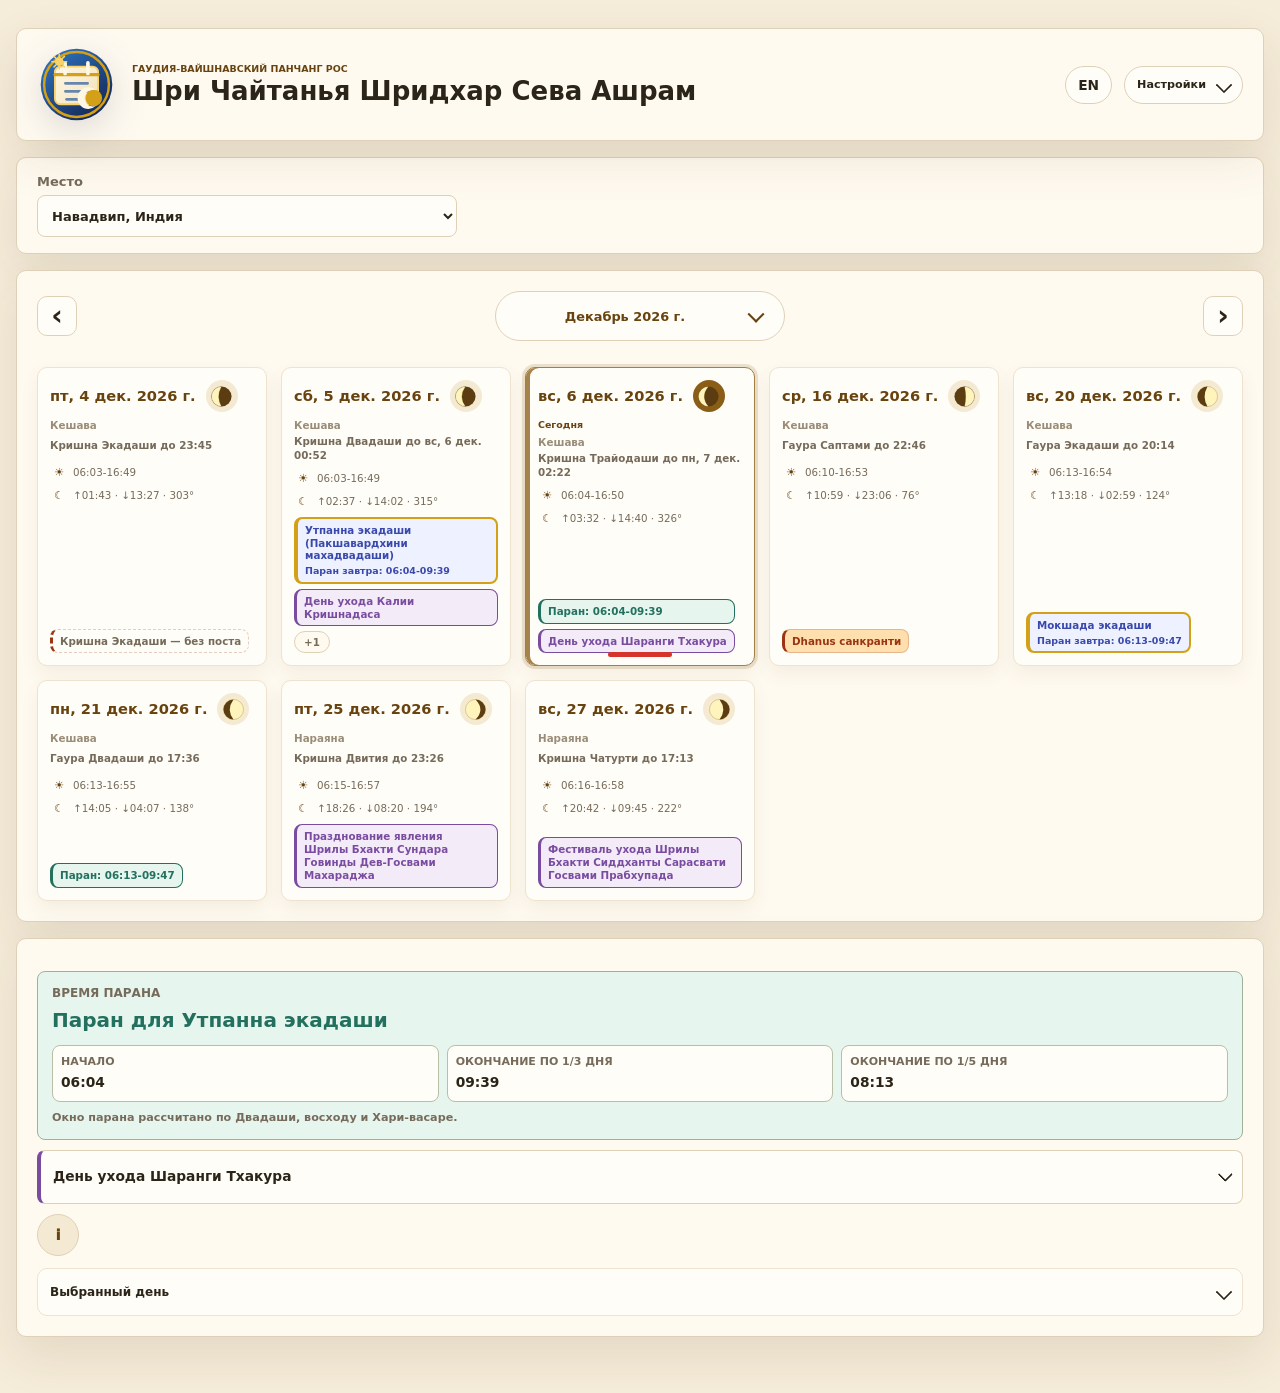
==== index.html @ 3c8fab51 "Replace app logo" ====
<!doctype html>
<html lang="en">
  <head>
    <meta charset="utf-8">
    <meta name="viewport" content="width=device-width, initial-scale=1">
    <title>Шри Чайтанья Шридхар Сева Ашрам</title>
    <link rel="icon" href="assets/vcalendar-logo.svg?v=20260725-1" type="image/svg+xml">
    <link rel="apple-touch-icon" href="assets/vcalendar-logo.svg?v=20260725-1">
    <link rel="stylesheet" href="styles.css?v=20260711-1">
  </head>
  <body>
    <main class="app-shell">
      <header class="topbar">
        <div class="brand-lockup">
          <img class="brand-logo" src="assets/vcalendar-logo.svg?v=20260725-1" alt="vCalendar Panchang">
          <div class="brand-copy">
            <p class="eyebrow">Gaudiya Vaishnava Panchang POC</p>
            <h1><a id="brandTitleLink" href="https://scsseva.com/about/" target="_blank" rel="noopener">Шри Чайтанья Шридхар Сева Ашрам</a></h1>
          </div>
        </div>
        <div class="header-actions">
          <button id="languageToggle" class="language-toggle" type="button" aria-pressed="false">RU</button>
          <details id="controlsPanel" class="controls controls-collapsible" aria-label="Calendar controls">
            <summary>
              <span data-i18n="settings">Settings</span>
              <span class="collapse-icon" aria-hidden="true"></span>
            </summary>
            <div class="controls-stack">
              <details class="collapsible-panel settings-collapsible">
                <summary>
                  <span data-i18n="viewSettings">View</span>
                  <span class="collapse-icon" aria-hidden="true"></span>
                </summary>
                <div class="settings-panel">
                  <div id="fontSizeToggle" class="font-size-toggle" role="group" aria-label="Font size">
                    <button class="font-size-button" type="button" data-font-size-choice="normal" aria-label="Normal font size" title="Normal font size">A</button>
                    <button class="font-size-button" type="button" data-font-size-choice="large" aria-label="Large font size" title="Large font size">A+</button>
                    <button class="font-size-button" type="button" data-font-size-choice="xlarge" aria-label="Extra large font size" title="Extra large font size">A++</button>
                  </div>
                  <div id="themeToggle" class="theme-toggle" role="group" aria-label="Theme">
                    <button type="button" data-theme-choice="day" data-i18n="day">Day</button>
                    <button type="button" data-theme-choice="night" data-i18n="night">Night</button>
                    <button type="button" data-theme-choice="sepia" data-i18n="sepia">Sepia</button>
                  </div>
                  <label class="switch-label compact-switch header-compact-switch">
                    <input id="compactViewInput" type="checkbox">
                    <span data-i18n="compactView">Compact view</span>
                  </label>
                </div>
              </details>
              <details id="mainControlsPanel" class="collapsible-panel">
                <summary>
                  <span data-i18n="mainControls">Main controls</span>
                  <span class="collapse-icon" aria-hidden="true"></span>
                </summary>
                <div class="control-row primary-controls">
                  <div class="period-controls">
                    <label>
                      <span data-i18n="periodFrom">From</span>
                      <input id="periodFromInput" type="date" value="2026-05-01">
                    </label>
                    <label>
                      <span data-i18n="periodTo">To</span>
                      <input id="periodToInput" type="date" value="2026-05-31">
                    </label>
                    <div class="quick-range" aria-label="Quick ranges">
                      <button id="thisWeekButton" class="secondary-button" type="button" data-i18n="thisWeek">This week</button>
                      <button id="thisMonthButton" class="secondary-button" type="button" data-i18n="thisMonth">This month</button>
                      <button id="fullYearButton" class="secondary-button" type="button" data-i18n="fullYear">Full year</button>
                    </div>
                  </div>
                  <div class="control-actions">
                    <button id="renderButton" class="primary-button" type="button">Generate</button>
                    <button id="exportIcsButton" class="secondary-button" type="button" data-i18n="exportCalendar">Export calendar</button>
                  </div>
                </div>
              </details>
              <details class="collapsible-panel">
                <summary>
                  <span data-i18n="eventFinder">Event finder</span>
                  <span class="collapse-icon" aria-hidden="true"></span>
                </summary>
                <div class="event-jump-panel">
                  <div class="event-search-row">
                    <input
                      id="eventSearchInput"
                      class="event-search-input"
                      type="search"
                      autocomplete="off"
                      data-i18n-placeholder="eventSearchPlaceholder"
                      placeholder="Search by event name"
                    />
                    <button id="eventSearchButton" class="event-search-button" type="button" aria-label="Search event">⌕</button>
                  </div>
                  <select id="eventJumpSelect" class="event-jump-select" aria-label="Find event"></select>
                  <div class="vaishnava-search-row">
                    <select id="vaishnavaJumpSelect" class="event-jump-select" aria-label="Find Vaishnava"></select>
                    <select id="vaishnavaEventTypeSelect" class="event-jump-select vaishnava-type-select" aria-label="Vaishnava event type">
                      <option value="all" data-i18n="vaishnavaTypeAll">All</option>
                      <option value="appearance" data-i18n="vaishnavaTypeAppearance">Appearance</option>
                      <option value="disappearance" data-i18n="vaishnavaTypeDisappearance">Disappearance</option>
                    </select>
                    <button id="vaishnavaSearchButton" class="event-search-button" type="button" data-i18n-title="vaishnavaSearch" aria-label="Find Vaishnava">⌕</button>
                  </div>
                </div>
              </details>
              <details class="collapsible-panel filter-collapsible">
                <summary>
                  <span data-i18n="eventFilters">Event filters</span>
                  <span class="collapse-icon" aria-hidden="true"></span>
                </summary>
                <div class="filter-panel">
                  <div class="filter-panel-head">
                    <label class="switch-label">
                      <input id="eventsOnlyInput" type="checkbox" checked>
                      <span data-i18n="eventsOnly">Only days with events</span>
                    </label>
                  </div>
                  <div id="eventFilterChips" class="filter-chips" aria-label="Event filters"></div>
                  <select id="eventFilterSelect" class="event-filter-select" multiple aria-hidden="true" tabindex="-1">
                    <option value="ekadashi" selected>Ekadashi</option>
                    <option value="parana" selected>Parana</option>
                    <option value="purushottama" selected>Purushottama</option>
                    <option value="festival" selected>Festivals</option>
                    <option value="divineAppearance" selected>Divine appearances</option>
                    <option value="vaishnavaAppearance" selected>Vaishnava appearances</option>
                    <option value="vaishnavaDisappearance" selected>Vaishnava disappearances</option>
                    <option value="deityTemple" selected>Deity / temple days</option>
                  </select>
                </div>
              </details>
            </div>
          </details>
        </div>
      </header>

      <section class="location-panel" aria-label="Location">
        <label class="location-control">
          <span data-i18n="location">Location</span>
          <select id="locationSelect">
            <option value="nabadwip">Nabadwip, India</option>
          </select>
        </label>
      </section>

      <section class="calendar-wrap" tabindex="-1">
        <div class="section-head">
          <button id="prevMonthTop" class="icon-button" type="button" aria-label="Previous month">‹</button>
          <div class="calendar-title-control">
            <h2 id="calendarTitle" class="sr-only">April 2026</h2>
            <div id="calendarMonthPicker" class="month-year-picker" aria-label="Month and year picker">
              <button id="calendarMonthPickerButton" class="month-year-button" type="button" aria-haspopup="dialog" aria-expanded="false"></button>
              <div id="calendarMonthPickerPanel" class="month-year-panel" hidden>
                <div class="month-year-panel-head">
                  <button id="calendarYearPrev" class="month-year-arrow" type="button" aria-label="Previous year">‹</button>
                  <strong id="calendarYearLabel"></strong>
                  <button id="calendarYearNext" class="month-year-arrow" type="button" aria-label="Next year">›</button>
                </div>
                <div id="calendarMonthGrid" class="month-picker-grid"></div>
              </div>
            </div>
          </div>
          <button id="nextMonthTop" class="icon-button" type="button" aria-label="Next month">›</button>
          <span id="calendarStatus"></span>
        </div>
        <div id="calendarHeader" class="calendar-header"></div>
        <div id="calendarGrid" class="calendar-grid">
          <div class="calendar-loading" data-i18n="loading">Loading calendar...</div>
        </div>
        <div id="masaNotice" class="masa-notice" hidden></div>
        <div class="month-nav bottom-nav">
          <button id="prevMonthBottom" class="nav-button" type="button">‹ <span data-i18n="previousMonth">Previous month</span></button>
          <button id="nextMonthBottom" class="nav-button" type="button"><span data-i18n="nextMonth">Next month</span> ›</button>
        </div>
      </section>

      <section class="details" tabindex="-1">
        <div id="dayDetails" class="details-body" data-i18n="selectDay">Select a day in the calendar.</div>
      </section>
    </main>

    <script type="module" src="js/app.js?v=20260711-1"></script>
  </body>
</html>
---- styles.css ----
:root {
  color-scheme: light;
  --font-scale: 0.86;
  --ink: #1d2635;
  --muted: #66758a;
  --subtle: #8b98aa;
  --line: #dce6ee;
  --soft-line: #edf3f6;
  --panel: #ffffff;
  --panel-raised: #ffffff;
  --field: #f8fcfb;
  --bg: #ffffff;
  --accent: #4f7fcf;
  --accent-strong: #315f9f;
  --accent-soft: #edf4ff;
  --accent-tint: #f5f9ff;
  --festival: #a66a2b;
  --festival-soft: #ffe5bf;
  --ekadashi: #3949ab;
  --ekadashi-border: #d4a017;
  --ekadashi-soft: #eef1ff;
  --parana: #3b8a78;
  --parana-soft: #eefaf5;
  --vaishnava: #8667b8;
  --vaishnava-soft: #f6f1fb;
  --deity: #6f8a38;
  --deity-soft: #f5f8e8;
  --shadow: 0 18px 46px rgba(47, 63, 79, 0.07);
  --day-shadow: 0 8px 18px rgba(47, 63, 79, 0.045);
}

:root[data-font-size="large"] {
  --font-scale: 1.04;
}

:root[data-font-size="xlarge"] {
  --font-scale: 1.18;
}

:root[data-theme="night"] {
  color-scheme: dark;
  --ink: #edf2ff;
  --muted: #a8b3c7;
  --subtle: #7f8aa0;
  --line: #293347;
  --soft-line: #222b3c;
  --panel: #121a28;
  --panel-raised: #172235;
  --field: #0d1522;
  --bg: #0b111c;
  --accent: #7aa7ff;
  --accent-strong: #a9c5ff;
  --accent-soft: rgba(122, 167, 255, 0.14);
  --accent-tint: rgba(122, 167, 255, 0.08);
  --festival: #fbbf24;
  --festival-soft: rgba(251, 191, 36, 0.28);
  --ekadashi: #c7d2fe;
  --ekadashi-border: #d4a017;
  --ekadashi-soft: rgba(57, 73, 171, 0.24);
  --parana: #6ee7b7;
  --parana-soft: rgba(110, 231, 183, 0.13);
  --vaishnava: #c4b5fd;
  --vaishnava-soft: rgba(196, 181, 253, 0.14);
  --deity: #5eead4;
  --deity-soft: rgba(94, 234, 212, 0.13);
  --shadow: 0 18px 50px rgba(0, 0, 0, 0.28);
  --day-shadow: 0 8px 18px rgba(0, 0, 0, 0.2);
}

:root[data-theme="sepia"] {
  color-scheme: light;
  --ink: #2b2418;
  --muted: #766b5b;
  --subtle: #9a8d78;
  --line: #dfd1b8;
  --soft-line: #eee3cf;
  --panel: #fffaf0;
  --panel-raised: #fffdf7;
  --field: #fffdf7;
  --bg: #f5ecd9;
  --accent: #8b5e18;
  --accent-strong: #68430f;
  --accent-soft: #f4ead3;
  --accent-tint: #fbf3e4;
  --festival: #9a3412;
  --festival-soft: #ffdfad;
  --ekadashi: #3949ab;
  --ekadashi-border: #d4a017;
  --ekadashi-soft: #eef1ff;
  --parana: #23705f;
  --parana-soft: #e6f5ee;
  --vaishnava: #7a4ca0;
  --vaishnava-soft: #f3ebf8;
  --deity: #626c1f;
  --deity-soft: #f1f4d7;
  --shadow: 0 18px 48px rgba(81, 58, 25, 0.11);
  --day-shadow: 0 8px 18px rgba(81, 58, 25, 0.07);
}

* {
  box-sizing: border-box;
}

body {
  margin: 0;
  min-width: 320px;
  color: var(--ink);
  background: var(--bg);
  font-family: Inter, ui-sans-serif, system-ui, -apple-system, BlinkMacSystemFont, "Segoe UI", sans-serif;
  font-size: calc(16px * var(--font-scale));
}

button,
input,
select {
  font: inherit;
}

.app-shell {
  width: min(1440px, calc(100% - 32px));
  margin: 0 auto;
  padding: 28px 0 56px;
}

.topbar,
.controls,
.summary,
.location-panel,
.calendar-wrap,
.details {
  background: var(--panel);
  border: 1px solid var(--line);
  border-radius: 10px;
  box-shadow: var(--shadow);
}

.topbar {
  position: relative;
  z-index: 30;
  display: flex;
  align-items: center;
  justify-content: space-between;
  gap: 16px;
  padding: 16px 20px;
}

.location-panel {
  display: grid;
  grid-template-columns: minmax(260px, 420px);
  gap: 10px;
  margin-top: 16px;
  padding: 16px 20px;
}

.location-panel .location-control {
  min-width: 0;
}

.brand-lockup {
  display: flex;
  align-items: center;
  gap: 16px;
  min-width: 0;
}

.brand-logo {
  width: clamp(57px, 7.15vw, 79px);
  aspect-ratio: 1;
  flex: 0 0 auto;
  border-radius: 50%;
  filter: drop-shadow(0 10px 18px rgba(37, 56, 80, 0.16));
}

.brand-copy {
  min-width: 0;
}

.eyebrow {
  margin: 0 0 4px;
  color: var(--accent-strong);
  font-size: calc(11px * var(--font-scale));
  font-weight: 700;
  text-transform: uppercase;
}

h1,
h2 {
  margin: 0;
  letter-spacing: 0;
}

h1 {
  max-width: 760px;
  font-size: clamp(18px, 2.05vw, 26px);
  line-height: 1.05;
  text-wrap: balance;
}

h1 a {
  color: inherit;
  text-decoration: none;
}

h1 a:hover {
  color: var(--accent-strong);
}

h2 {
  font-size: calc(20px * var(--font-scale));
}

.sr-only {
  position: absolute;
  width: 1px;
  height: 1px;
  margin: -1px;
  padding: 0;
  overflow: hidden;
  clip: rect(0, 0, 0, 0);
  white-space: nowrap;
  border: 0;
}

.header-actions {
  display: flex;
  align-items: center;
  flex-wrap: wrap;
  justify-content: flex-end;
  gap: 12px;
}

.engine-badge {
  padding: 9px 12px;
  border: 1px solid color-mix(in srgb, var(--accent) 36%, var(--line));
  border-radius: 999px;
  color: var(--accent-strong);
  background: var(--accent-soft);
  font-size: 14px;
  font-weight: 700;
  white-space: nowrap;
}

.language-toggle {
  min-height: 38px;
  border: 1px solid var(--line);
  border-radius: 999px;
  padding: 6px 12px;
  color: var(--ink);
  background: var(--panel-raised);
  font-weight: 900;
}

.language-toggle:hover {
  background: var(--field);
}

.theme-toggle,
.font-size-toggle {
  display: inline-flex;
  align-items: center;
  gap: 3px;
  min-height: 38px;
  border: 1px solid var(--line);
  border-radius: 999px;
  padding: 3px;
  background: var(--panel-raised);
}

.theme-toggle button,
.font-size-toggle button {
  min-height: 30px;
  border: 0;
  border-radius: 999px;
  padding: 5px 10px;
  color: var(--muted);
  background: transparent;
  font-size: calc(13px * var(--font-scale));
  font-weight: 850;
}

.font-size-toggle button {
  min-width: 38px;
}

.theme-toggle button:hover,
.font-size-toggle button:hover {
  color: var(--ink);
  background: var(--field);
}

.theme-toggle button.is-active,
.font-size-toggle button.is-active {
  color: var(--accent-strong);
  background: var(--accent-soft);
}

.controls {
  position: static;
  display: block;
  border: 0;
  background: transparent;
  box-shadow: none;
  padding: 0;
}

.controls > summary {
  display: flex;
  min-height: 38px;
  align-items: center;
  justify-content: space-between;
  gap: 12px;
  border: 1px solid var(--line);
  border-radius: 999px;
  padding: 6px 12px;
  color: var(--ink);
  background: var(--panel-raised);
  cursor: pointer;
  font-size: calc(13px * var(--font-scale));
  font-weight: 900;
  list-style: none;
  user-select: none;
}

.controls > summary::-webkit-details-marker {
  display: none;
}

.controls > summary::marker {
  content: "";
}

.controls > summary:hover {
  color: var(--accent-strong);
}

.controls[open] > summary .collapse-icon {
  transform: rotate(225deg);
}

.controls-stack {
  position: absolute;
  z-index: 20;
  top: calc(100% + 12px);
  right: 20px;
  display: grid;
  gap: 12px;
  width: min(720px, calc(100vw - 32px));
  border: 1px solid var(--line);
  border-radius: 10px;
  padding: 14px;
  background: var(--panel);
  box-shadow: var(--shadow);
  animation: settings-slide-down 140ms ease-out;
}

.controls:not([open]) .controls-stack {
  display: none;
}

@keyframes settings-slide-down {
  from {
    opacity: 0;
    transform: translateY(-6px);
  }

  to {
    opacity: 1;
    transform: translateY(0);
  }
}

.collapsible-panel {
  border: 1px solid var(--soft-line);
  border-radius: 10px;
  background: var(--panel-raised);
}

.collapsible-panel > summary {
  display: flex;
  min-height: 46px;
  align-items: center;
  justify-content: space-between;
  gap: 12px;
  padding: 10px 12px;
  color: var(--ink);
  cursor: pointer;
  font-size: calc(14px * var(--font-scale));
  font-weight: 850;
  list-style: none;
  user-select: none;
}

.collapsible-panel > summary::-webkit-details-marker {
  display: none;
}

.collapsible-panel > summary::marker {
  content: "";
}

.collapsible-panel > summary:hover {
  color: var(--accent-strong);
}

.collapse-icon {
  width: 12px;
  height: 12px;
  border-right: 2px solid currentColor;
  border-bottom: 2px solid currentColor;
  border-radius: 1px;
  transform: rotate(45deg);
  transition: transform 160ms ease;
}

.collapsible-panel[open] .collapse-icon {
  transform: rotate(225deg);
}

.collapsible-panel > .control-row,
.collapsible-panel > .event-jump-panel,
.collapsible-panel > .filter-panel,
.collapsible-panel > .settings-panel {
  margin: 0 12px 12px;
}

.settings-panel {
  display: flex;
  align-items: center;
  flex-wrap: wrap;
  gap: 10px;
}

.control-row {
  display: grid;
  gap: 14px;
  min-width: 0;
}

.primary-controls {
  grid-template-columns: minmax(0, 1fr);
  align-items: end;
}

.primary-controls > * {
  min-width: 0;
}

.control-actions {
  display: inline-flex;
  grid-column: 1 / -1;
  flex-wrap: wrap;
  gap: 8px;
  align-items: end;
  justify-content: flex-end;
}

.compact-switch {
  min-height: 42px;
  border: 1px solid var(--line);
  border-radius: 8px;
  padding: 8px 12px;
  background: var(--panel-raised);
}

.header-compact-switch {
  min-height: 38px;
  border-radius: 999px;
  padding: 6px 12px;
  font-weight: 850;
}

.period-controls {
  display: grid;
  grid-template-columns: repeat(2, minmax(160px, 1fr));
  gap: 10px;
  align-items: end;
  min-width: 0;
}

.quick-range {
  display: grid;
  grid-column: 1 / -1;
  grid-template-columns: repeat(3, minmax(86px, 1fr));
  gap: 8px;
  width: 100%;
  min-height: 42px;
  align-items: end;
}

label {
  display: grid;
  gap: 6px;
  color: var(--muted);
  font-size: 13px;
  font-weight: 700;
}

select,
input {
  width: 100%;
  min-height: 42px;
  border: 1px solid var(--line);
  border-radius: 8px;
  padding: 8px 10px;
  color: var(--ink);
  background: var(--field);
}

.event-filter-select {
  position: absolute;
  width: 1px;
  height: 1px;
  min-height: 1px;
  opacity: 0;
  pointer-events: none;
}

.filter-panel {
  display: grid;
  gap: 10px;
  border: 0;
  border-radius: 8px;
  padding: 0;
  background: var(--accent-tint);
}

.filter-panel-head {
  display: flex;
  align-items: center;
  justify-content: space-between;
  gap: 12px;
}

.filter-panel-head strong {
  font-size: 13px;
  color: var(--muted);
  text-transform: uppercase;
}

.event-jump-panel {
  display: grid;
  gap: 10px;
  max-width: 520px;
}

.event-search-row {
  display: grid;
  grid-template-columns: minmax(0, 1fr) 46px;
  gap: 8px;
}

.vaishnava-search-row {
  display: grid;
  grid-template-columns: minmax(0, 1fr) minmax(130px, 0.34fr) 46px;
  gap: 8px;
  align-items: stretch;
}

.vaishnava-type-select {
  min-width: 130px;
}

.event-search-button {
  min-width: 46px;
  min-height: 42px;
  border: 1px solid var(--line);
  border-radius: 8px;
  color: var(--accent-strong);
  background: var(--accent-soft);
  font-size: 24px;
  font-weight: 900;
  line-height: 1;
}

.event-jump-select {
  max-width: 520px;
}

.vaishnava-search-row .event-jump-select {
  max-width: none;
}

.filter-chips {
  display: flex;
  flex-wrap: wrap;
  gap: 8px;
}

.filter-chip {
  min-height: 34px;
  border: 1px solid var(--line);
  border-radius: 999px;
  padding: 6px 11px;
  color: var(--muted);
  background: var(--panel);
  font-size: calc(13px * var(--font-scale));
  font-weight: 850;
}

.filter-chip.is-active {
  border-color: color-mix(in srgb, var(--accent) 58%, var(--line));
  color: var(--accent-strong);
  background: var(--accent-soft);
}

.switch-label {
  display: inline-flex;
  grid-template-columns: none;
  align-items: center;
  gap: 8px;
  color: var(--ink);
  font-size: calc(13px * var(--font-scale));
  white-space: nowrap;
}

.switch-label input {
  width: 16px;
  min-height: 16px;
  accent-color: var(--accent);
}

button:not(.day):not(.compact-day):not(.theme-toggle):not(.language-toggle):not(.font-size-button):not(.icon-button):not(.nav-button):not(.filter-chip):not(.secondary-button):not(.month-year-button):not(.month-year-arrow):not(.month-option) {
  min-height: 42px;
  border: 1px solid transparent;
  border-radius: 8px;
  padding: 8px 18px;
  color: white;
  background: var(--accent);
  font-weight: 800;
  cursor: pointer;
}

button:not(.day):not(.compact-day):not(.theme-toggle):not(.language-toggle):not(.font-size-button):not(.icon-button):not(.nav-button):not(.filter-chip):not(.secondary-button):not(.month-year-button):not(.month-year-arrow):not(.month-option):hover {
  background: var(--accent-strong);
}

.secondary-button {
  min-height: 42px;
  border: 1px solid var(--line) !important;
  border-radius: 8px;
  color: var(--accent-strong) !important;
  background: var(--panel-raised) !important;
  border-color: var(--line) !important;
  padding: 8px 12px !important;
  font: inherit;
  font-size: calc(14px * var(--font-scale));
  font-weight: 850;
  cursor: pointer;
  box-shadow: none;
}

.secondary-button:hover {
  background: var(--accent-soft) !important;
}

.primary-button {
  min-width: 118px;
}

.control-actions .primary-button,
.control-actions .secondary-button,
.quick-range .secondary-button {
  min-width: 0;
}

.summary {
  display: grid;
  grid-template-columns: repeat(3, 1fr);
  gap: 10px;
  margin-top: 16px;
  box-shadow: none;
}

.summary > div {
  border: 1px solid var(--soft-line);
  border-radius: 8px;
  padding: 14px 16px;
  background: var(--panel-raised);
}

.summary-label {
  display: block;
  margin-bottom: 3px;
  color: var(--muted);
  font-size: 12px;
  font-weight: 700;
  text-transform: uppercase;
}

.calendar-wrap,
.details {
  margin-top: 16px;
  padding: 20px;
}

.calendar-wrap:focus,
.details:focus,
.event-details-panel:focus {
  outline: none;
}

.section-head {
  display: grid;
  grid-template-columns: auto minmax(0, 1fr) auto;
  align-items: center;
  gap: 12px;
  margin-bottom: 18px;
}

.calendar-title-control {
  display: grid;
  justify-items: center;
  gap: 0;
  min-width: 0;
  text-align: center;
}

.calendar-title-control h2 {
  margin: 0;
}

.month-year-picker {
  position: relative;
  display: inline-grid;
  justify-items: center;
}

.month-year-button {
  position: relative;
  min-width: min(290px, 58vw);
  min-height: 50px;
  border: 1px solid var(--line);
  border-radius: 999px;
  padding: 8px 54px 8px 24px;
  color: var(--accent-strong);
  background: var(--field);
  font-size: calc(15px * var(--font-scale));
  font-weight: 900;
  text-align: center;
  box-shadow: none;
}

.month-year-button::after {
  position: absolute;
  top: 50%;
  right: 22px;
  width: 10px;
  height: 10px;
  border-right: 2px solid currentColor;
  border-bottom: 2px solid currentColor;
  content: "";
  transform: translateY(-65%) rotate(45deg);
}

.month-year-panel {
  position: absolute;
  z-index: 30;
  top: calc(100% + 10px);
  left: 50%;
  width: min(330px, calc(100vw - 28px));
  border: 1px solid var(--line);
  border-radius: 18px;
  padding: 14px;
  background: var(--panel-raised);
  box-shadow: var(--shadow);
  transform: translateX(-50%);
}

.month-year-panel-head {
  display: grid;
  grid-template-columns: 44px 1fr 44px;
  align-items: center;
  gap: 8px;
  margin-bottom: 12px;
}

.month-year-panel-head strong {
  text-align: center;
  font-size: calc(18px * var(--font-scale));
}

.month-year-arrow {
  min-height: 42px;
  border: 1px solid var(--line);
  border-radius: 999px;
  padding: 0;
  color: var(--accent-strong);
  background: transparent;
  font-size: calc(24px * var(--font-scale));
  box-shadow: none;
}

.month-picker-grid {
  display: grid;
  grid-template-columns: repeat(3, minmax(0, 1fr));
  gap: 8px;
}

.month-option {
  min-height: 42px;
  border: 1px solid var(--line);
  border-radius: 14px;
  padding: 8px 6px;
  color: var(--ink);
  background: transparent;
  font-size: calc(13px * var(--font-scale));
  font-weight: 800;
  box-shadow: none;
}

.month-option.is-selected {
  border-color: var(--accent-strong);
  color: var(--accent-strong);
  background: transparent;
  box-shadow: inset 0 0 0 1px color-mix(in srgb, var(--accent) 42%, transparent);
}

#calendarStatus:empty {
  display: none;
}

#calendarStatus:not(:empty) {
  grid-column: 1 / -1;
}

.icon-button,
.nav-button {
  border: 1px solid var(--line);
  border-radius: 10px;
  color: var(--ink);
  background: var(--panel-raised);
  font-weight: 900;
}

.icon-button {
  width: 40px;
  height: 40px;
  padding: 0;
  font-size: 28px;
  line-height: 1;
}

.nav-button {
  min-height: 40px;
  padding: 8px 12px;
}

.icon-button:hover,
.nav-button:hover {
  background: var(--field);
}

.month-nav {
  display: flex;
  justify-content: space-between;
  gap: 10px;
}

.bottom-nav {
  margin-top: 14px;
  display: none;
}

.section-head span {
  color: var(--muted);
  font-size: calc(13px * var(--font-scale));
  font-weight: 800;
}

.calendar-loading {
  grid-column: 1 / -1;
  min-height: 96px;
  border: 1px dashed var(--line);
  border-radius: 8px;
  display: grid;
  place-items: center;
  color: var(--muted);
  background: var(--panel-raised);
  font-weight: 800;
}

.masa-notice {
  margin: 14px 0 0;
  border: 1px solid color-mix(in srgb, var(--accent) 34%, var(--line));
  border-radius: 8px;
  padding: 12px 14px;
  color: var(--accent-strong);
  background: var(--accent-soft);
  font-weight: 850;
}

.masa-notice div + div {
  margin-top: 10px;
  padding-top: 10px;
  border-top: 1px solid color-mix(in srgb, var(--accent) 18%, transparent);
}

.masa-notice small {
  display: block;
  margin-top: 3px;
  color: var(--muted);
  font-size: 12px;
  font-weight: 750;
}

.calendar-header {
  display: grid;
  grid-template-columns: repeat(7, 1fr);
  gap: 10px;
  margin-bottom: 8px;
  color: var(--muted);
  font-size: 12px;
  font-weight: 800;
  text-transform: uppercase;
}

.calendar-header span {
  padding: 0 4px;
}

.calendar-grid {
  display: grid;
  grid-template-columns: repeat(7, minmax(0, 1fr));
  gap: 14px;
}

.calendar-grid.is-range {
  display: grid;
  grid-template-columns: 1fr;
  gap: 48px;
}

.month-section {
  display: grid;
  gap: 12px;
}

.month-section-title {
  color: var(--ink);
  font-size: calc(21px * var(--font-scale));
  font-weight: 900;
}

.month-section-grid {
  display: grid;
  grid-template-columns: repeat(7, minmax(0, 1fr));
  gap: 14px;
}

.month-section.is-event-list .calendar-header {
  display: none;
}

.month-section.is-event-list .month-section-grid {
  grid-template-columns: repeat(auto-fill, minmax(220px, 1fr));
}

.month-section.is-compact {
  width: min(100%, 520px);
  max-width: 760px;
  margin-inline: auto;
  gap: 16px;
}

.month-section.is-compact .month-section-title {
  margin: 10px 0 2px;
  color: var(--accent-strong);
  font-size: calc(18px * var(--font-scale));
  text-align: center;
}

.month-section.is-compact .calendar-header {
  gap: 4px;
  margin-bottom: 0;
  text-align: center;
  font-size: calc(13px * var(--font-scale));
}

.month-section.is-compact .calendar-header span {
  padding: 0;
}

.month-section.is-compact .month-section-grid {
  grid-template-columns: repeat(7, minmax(0, 1fr));
  gap: 8px;
}

.compact-day {
  position: relative;
  display: grid;
  place-items: center;
  width: 100%;
  min-width: 0;
  aspect-ratio: 1;
  border: 1px solid transparent;
  border-radius: 999px;
  padding: 8%;
  color: var(--ink);
  background: transparent;
  font-size: clamp(18px, 3vw, 28px);
  font-weight: 700;
  line-height: 1;
  cursor: pointer;
  transition:
    background 160ms ease,
    border-color 160ms ease,
    color 160ms ease,
    transform 160ms ease;
}

.compact-day:hover,
.compact-day:focus {
  border-color: color-mix(in srgb, var(--accent) 48%, var(--line));
  outline: 2px solid color-mix(in srgb, var(--accent) 24%, transparent);
  outline-offset: 2px;
}

.compact-day.is-selected {
  border-color: color-mix(in srgb, var(--accent) 72%, var(--line));
  box-shadow: 0 0 0 4px color-mix(in srgb, var(--accent) 18%, transparent);
  outline: 2px solid color-mix(in srgb, var(--accent) 42%, transparent);
  outline-offset: 3px;
}

.compact-day.is-today::after {
  position: absolute;
  right: 28%;
  bottom: 10%;
  left: 28%;
  height: 5px;
  border-radius: 999px;
  background: #d6332a;
  content: "";
}

.compact-day.is-jump-target {
  border-color: var(--accent);
  box-shadow: 0 0 0 3px color-mix(in srgb, var(--accent) 18%, transparent);
}

.compact-day-number {
  position: relative;
  z-index: 1;
}

.compact-ekadashi {
  border-width: 2px;
  border-color: var(--ekadashi-border);
  color: var(--ekadashi);
  background: var(--ekadashi-soft);
}

.compact-day.compact-ekadashi.is-selected {
  border-color: var(--ekadashi-border);
  box-shadow: 0 0 0 4px color-mix(in srgb, var(--accent) 18%, transparent);
}

.compact-parana {
  color: var(--parana);
  background: var(--parana-soft);
}

.compact-vaishnava {
  color: var(--vaishnava);
  background: var(--vaishnava-soft);
}

.compact-festival {
  color: var(--festival);
  background: var(--festival-soft);
}

.compact-deity {
  color: var(--deity);
  background: var(--deity-soft);
}

.compact-purushottama,
.compact-notice {
  color: var(--accent-strong);
  background: var(--accent-soft);
}

.compact-event-dots {
  position: absolute;
  top: 50%;
  right: 9%;
  bottom: auto;
  left: auto;
  display: flex;
  flex-direction: column;
  max-width: none;
  transform: translateY(-50%);
  gap: 3px;
  line-height: 0;
}

.compact-dot {
  width: 4px;
  height: 4px;
  border-radius: 999px;
  background: var(--festival);
}

.compact-dot.compact-ekadashi {
  background: var(--ekadashi-border);
}

.compact-dot.compact-parana {
  background: var(--parana);
}

.compact-dot.compact-vaishnava {
  background: var(--vaishnava);
}

.compact-dot.compact-deity {
  background: var(--deity);
}

.compact-dot.compact-purushottama,
.compact-dot.compact-notice {
  background: var(--accent);
}

.day {
  position: relative;
  display: flex;
  flex-direction: column;
  min-height: 172px;
  border: 1px solid var(--soft-line);
  border-radius: 10px;
  padding: 12px;
  color: var(--ink);
  background: var(--panel-raised);
  text-align: left;
  box-shadow: var(--day-shadow);
  transition:
    border-color 160ms ease,
    transform 160ms ease,
    box-shadow 160ms ease;
}

.day-spacer {
  min-height: 1px;
}

.day:hover,
.day:focus {
  border-color: color-mix(in srgb, var(--accent) 50%, var(--line));
  outline: 2px solid color-mix(in srgb, var(--accent) 30%, transparent);
  outline-offset: 1px;
  transform: translateY(-2px);
}

.day.is-muted {
  opacity: 0.58;
  box-shadow: none;
}

.day.is-selected {
  border-color: color-mix(in srgb, var(--accent) 72%, var(--line));
  box-shadow:
    inset 4px 0 0 color-mix(in srgb, var(--accent) 76%, transparent),
    0 0 0 3px color-mix(in srgb, var(--accent) 16%, transparent),
    var(--day-shadow);
}

.day.is-jump-target {
  border-color: color-mix(in srgb, var(--accent) 72%, var(--line));
  background:
    linear-gradient(0deg, color-mix(in srgb, var(--accent-soft) 72%, transparent), color-mix(in srgb, var(--accent-soft) 72%, transparent)),
    var(--panel-raised);
}

.day.is-jump-target::after {
  content: "";
  position: absolute;
  inset: 8px;
  border: 2px solid color-mix(in srgb, var(--accent) 54%, transparent);
  border-radius: 10px;
  pointer-events: none;
}

.day.is-today .moon-symbol {
  background: var(--accent);
}

.day.is-today::before {
  position: absolute;
  right: 36%;
  bottom: 8px;
  left: 36%;
  height: 5px;
  border-radius: 999px;
  background: #d6332a;
  content: "";
  pointer-events: none;
}

.day-topline {
  display: flex;
  align-items: center;
  justify-content: space-between;
  gap: 10px;
  margin-bottom: 7px;
  font-weight: 800;
}

.gregorian-main {
  color: var(--accent-strong);
  font-size: calc(17px * var(--font-scale));
  line-height: 1.15;
}

.moon-symbol {
  display: inline-grid;
  place-items: center;
  flex: 0 0 auto;
  width: 32px;
  height: 32px;
  border-radius: 999px;
  background: var(--accent-soft);
  line-height: 1;
}

.moon-svg {
  width: 23px;
  height: 23px;
  overflow: visible;
}

.moon-dark {
  fill: color-mix(in srgb, var(--accent-strong) 88%, #07111f);
}

.moon-lit {
  fill: #fff4bc;
  stroke: color-mix(in srgb, var(--accent-strong) 45%, transparent);
  stroke-width: 0.75;
}

.moon-full-disc {
  filter: drop-shadow(0 0 3px rgba(255, 244, 188, 0.72));
}

.masa-pill {
  color: var(--accent-strong);
  font-size: 11px;
  font-weight: 800;
  overflow: hidden;
  text-overflow: ellipsis;
  white-space: nowrap;
  max-width: 84px;
}

.today-pill {
  display: inline-flex;
  width: fit-content;
  margin-bottom: 6px;
  color: var(--accent-strong);
  font-size: calc(11px * var(--font-scale));
  font-weight: 900;
}

.lunar-line {
  display: grid;
  gap: 2px;
  min-height: 38px;
  color: var(--subtle);
  font-size: calc(12px * var(--font-scale));
  font-weight: 800;
  line-height: 1.35;
}

.lunar-masa,
.lunar-tithi {
  display: block;
}

.lunar-tithi {
  color: var(--muted);
}

.tithi {
  min-height: 28px;
  color: var(--ink);
  font-size: 14px;
  font-weight: 750;
  line-height: 1.35;
}

.tithi-end {
  margin-top: 2px;
  color: var(--subtle);
  font-size: calc(12px * var(--font-scale));
  font-weight: 750;
}

.times {
  margin-top: 8px;
  color: var(--muted);
  font-size: calc(12px * var(--font-scale));
  line-height: 1.45;
}

.time-icon {
  display: inline-grid;
  place-items: center;
  width: 18px;
  margin-right: 5px;
  color: var(--accent-strong);
  font-size: calc(13px * var(--font-scale));
  line-height: 1;
}

.events {
  display: grid;
  gap: 5px;
  margin-top: auto;
  padding-top: 8px;
}

.event {
  border: 1px solid color-mix(in srgb, var(--festival) 24%, transparent);
  border-left: 3px solid var(--festival);
  border-radius: 8px;
  padding: 5px 7px;
  color: var(--festival);
  background: var(--festival-soft);
  font-size: calc(12px * var(--font-scale));
  font-weight: 800;
  line-height: 1.25;
  overflow-wrap: anywhere;
}

.event.ekadashi {
  border-width: 2px;
  border-left-width: 4px;
  border-color: var(--ekadashi-border);
  color: var(--ekadashi);
  background: var(--ekadashi-soft);
}

.event-main,
.event-subline {
  display: block;
}

.event-subline {
  margin-top: 3px;
  color: color-mix(in srgb, currentColor 72%, var(--text));
  font-size: calc(11px * var(--font-scale));
  font-weight: 700;
  line-height: 1.2;
}

.event.notice {
  border-style: dashed;
  color: var(--muted);
  background: var(--panel-raised);
}

.event.parana {
  border-color: var(--parana);
  color: var(--parana);
  background: var(--parana-soft);
}

.event.purushottama {
  border-color: var(--accent);
  color: var(--accent-strong);
  background: var(--accent-soft);
}

.event.vaishnava {
  border-color: var(--vaishnava);
  color: var(--vaishnava);
  background: var(--vaishnava-soft);
}

.event.deity {
  border-color: var(--deity);
  color: var(--deity);
  background: var(--deity-soft);
}

.event-more {
  width: fit-content;
  border: 1px solid var(--line);
  border-radius: 999px;
  padding: 4px 9px;
  color: var(--muted);
  background: var(--panel);
  font-size: calc(12px * var(--font-scale));
  font-weight: 900;
}

.details-body {
  display: grid;
  gap: 10px;
  margin-top: 12px;
  color: var(--ink);
  line-height: 1.5;
}

.selected-day-collapsible {
  margin-top: 2px;
}

.selected-day-panel {
  display: grid;
  gap: 10px;
  margin: 0 12px 12px;
}

.selected-day-panel h3 {
  margin: 0;
  color: var(--ink);
  font-size: calc(20px * var(--font-scale));
}

.compact-detail-grid {
  display: grid;
  grid-template-columns: repeat(2, minmax(0, 1fr));
  gap: 8px;
}

.compact-detail-card {
  display: grid;
  gap: 4px;
  align-content: start;
  min-height: 82px;
  border: 1px solid var(--line);
  border-radius: 8px;
  padding: 10px 12px;
  background: var(--panel-raised);
}

.compact-detail-card-wide {
  grid-column: span 2;
}

.compact-detail-card span {
  color: var(--muted);
  font-size: calc(11px * var(--font-scale));
  font-weight: 850;
  letter-spacing: 0.04em;
  text-transform: uppercase;
}

.compact-detail-card strong {
  color: var(--ink);
  font-size: calc(15px * var(--font-scale));
  line-height: 1.3;
}

.moon-event-list {
  display: grid;
  gap: 2px;
}

.compact-detail-card small {
  color: var(--muted);
  font-size: calc(12px * var(--font-scale));
  line-height: 1.35;
}

.tithi-muhurta-panel {
  display: grid;
  gap: 12px;
  border: 1px solid var(--line);
  border-radius: 8px;
  padding: 12px 14px;
  background: var(--panel-raised);
}

.tithi-muhurta-header {
  display: grid;
  gap: 3px;
}

.tithi-muhurta-header span,
.tithi-muhurta-timing span {
  color: var(--muted);
  font-size: calc(11px * var(--font-scale));
  font-weight: 850;
  letter-spacing: 0.04em;
  text-transform: uppercase;
}

.tithi-muhurta-header strong {
  color: var(--ink);
  font-size: calc(17px * var(--font-scale));
  line-height: 1.25;
}

.jyotish-section {
  display: grid;
  gap: 9px;
  border-top: 1px solid var(--soft-line);
  padding-top: 10px;
}

.jyotish-section h4 {
  margin: 0;
  color: var(--ink);
  font-size: calc(15px * var(--font-scale));
  line-height: 1.25;
}

.jyotish-research-note {
  display: grid;
  gap: 4px;
  border: 1px dashed var(--line);
  border-radius: 8px;
  padding: 9px 11px;
  color: var(--muted);
  font-size: calc(12px * var(--font-scale));
  font-weight: 700;
  line-height: 1.4;
}

.jyotish-research-note strong {
  color: var(--ink);
  font-size: calc(13px * var(--font-scale));
}

.amrita-mahendra-section {
  gap: 10px;
}

.amrita-mahendra-grid {
  display: grid;
  grid-template-columns: repeat(2, minmax(0, 1fr));
  gap: 8px;
}

.yoga-window-card {
  display: grid;
  gap: 4px;
  border: 1px solid var(--soft-line);
  border-radius: 8px;
  padding: 8px 10px;
  background: var(--panel);
}

.yoga-window-card span {
  color: var(--muted);
  font-size: calc(11px * var(--font-scale));
  font-weight: 850;
  letter-spacing: 0.04em;
  text-transform: uppercase;
}

.yoga-window-card strong {
  color: var(--ink);
  font-size: calc(13px * var(--font-scale));
  line-height: 1.35;
}

.jyotish-research-note small {
  color: var(--muted);
  font-size: calc(11px * var(--font-scale));
  font-weight: 800;
  line-height: 1.35;
}

.tithi-muhurta-header small,
.tithi-muhurta-panel p {
  margin: 0;
  color: var(--muted);
  font-size: calc(13px * var(--font-scale));
  font-weight: 750;
  line-height: 1.45;
}

.tithi-muhurta-timing,
.tithi-muhurta-actions {
  display: grid;
  grid-template-columns: repeat(2, minmax(0, 1fr));
  gap: 8px;
}

.tithi-muhurta-timing div {
  display: grid;
  gap: 3px;
  border: 1px solid var(--soft-line);
  border-radius: 8px;
  padding: 8px 10px;
  background: var(--panel);
}

.tithi-muhurta-timing strong {
  color: var(--ink);
  font-size: calc(14px * var(--font-scale));
}

.tithi-muhurta-actions > div {
  display: grid;
  grid-template-columns: auto 1fr;
  gap: 8px;
  align-items: start;
  border: 1px solid var(--soft-line);
  border-radius: 8px;
  padding: 10px;
}

.tithi-muhurta-actions > div > span {
  display: grid;
  width: 28px;
  height: 28px;
  place-items: center;
  border-radius: 999px;
  color: var(--panel-raised);
  font-size: calc(18px * var(--font-scale));
  font-weight: 950;
  line-height: 1;
}

.muhurta-plus {
  background: color-mix(in srgb, var(--parana-soft) 72%, transparent);
}

.muhurta-plus > span {
  background: var(--parana);
}

.muhurta-minus {
  background: color-mix(in srgb, var(--festival-soft) 62%, transparent);
}

.muhurta-minus > span {
  background: var(--festival);
}

.tithi-muhurta-actions strong {
  display: block;
  color: var(--ink);
  font-size: calc(13px * var(--font-scale));
  line-height: 1.2;
}

.tithi-muhurta-actions ul {
  display: grid;
  gap: 2px;
  margin: 5px 0 0 17px;
  padding: 0;
  color: var(--muted);
  font-size: calc(12px * var(--font-scale));
  font-weight: 750;
  line-height: 1.35;
}

.nakshatra-meta-line {
  display: flex;
  flex-wrap: wrap;
  gap: 6px 12px;
  align-items: center;
  color: var(--muted);
  font-size: calc(12px * var(--font-scale));
  font-weight: 800;
  line-height: 1.4;
}

.nakshatra-meta-line span:not(:last-child)::after {
  content: "·";
  margin-left: 12px;
  color: var(--subtle);
}

.nakshatra-meta-line strong {
  color: var(--ink);
  font-size: calc(12.5px * var(--font-scale));
}

.nakshatra-technical-line {
  display: flex;
  flex-wrap: wrap;
  gap: 6px;
  color: var(--muted);
  font-size: calc(12px * var(--font-scale));
  font-weight: 750;
  line-height: 1.35;
}

.nakshatra-technical-line span {
  border: 1px solid var(--soft-line);
  border-radius: 999px;
  padding: 4px 8px;
  background: var(--panel);
}

.terms-help {
  justify-self: start;
}

.terms-help summary {
  display: inline-grid;
  width: 42px;
  height: 42px;
  place-items: center;
  border: 1px solid var(--line);
  border-radius: 999px;
  color: var(--accent-strong);
  background: var(--accent-soft);
  cursor: pointer;
  font-weight: 950;
  list-style: none;
}

.terms-help summary::-webkit-details-marker {
  display: none;
}

.terms-help summary::marker {
  content: "";
}

.terms-help dl {
  display: grid;
  gap: 8px;
  max-width: 760px;
  margin: 10px 0 0;
  border: 1px solid var(--soft-line);
  border-radius: 8px;
  padding: 12px;
  background: var(--panel-raised);
}

.terms-help div {
  display: grid;
  gap: 2px;
}

.terms-help dt {
  color: var(--accent-strong);
  font-weight: 900;
}

.terms-help dd {
  margin: 0;
  color: var(--muted);
  font-weight: 750;
}

.detail-grid {
  display: grid;
  grid-template-columns: repeat(4, minmax(0, 1fr));
  gap: 10px;
}

.detail-item {
  border: 1px solid var(--line);
  border-radius: 8px;
  padding: 10px;
  background: var(--panel-raised);
}

.detail-item span {
  display: block;
  color: var(--muted);
  font-size: calc(12px * var(--font-scale));
  font-weight: 800;
  text-transform: uppercase;
}

.ekadashi-panel {
  border: 2px solid var(--ekadashi-border);
  border-radius: 8px;
  padding: 12px 14px;
  color: var(--ekadashi);
  background: var(--ekadashi-soft);
}

.ekadashi-panel span,
.parana-panel span {
  display: block;
  margin-bottom: 3px;
  color: var(--muted);
  font-size: 12px;
  font-weight: 850;
  text-transform: uppercase;
}

.ekadashi-panel strong,
.parana-panel strong {
  display: block;
  font-size: 20px;
}

.event-detail-card p,
.ekadashi-panel p {
  margin: 5px 0 0;
  color: var(--ink);
  font-size: calc(14px * var(--font-scale));
  line-height: 1.45;
}

.ekadashi-panel small {
  display: block;
  margin-top: 4px;
  color: var(--muted);
  font-size: calc(13px * var(--font-scale));
  font-weight: 750;
}

.parana-panel {
  border: 1px solid color-mix(in srgb, var(--parana) 34%, var(--line));
  border-radius: 8px;
  padding: 12px 14px;
  color: var(--parana);
  background: var(--parana-soft);
}

.parana-panel dl {
  display: grid;
  grid-template-columns: repeat(3, minmax(0, 1fr));
  gap: 8px;
  margin: 10px 0 0;
}

.parana-panel dl div {
  border: 1px solid color-mix(in srgb, var(--parana) 20%, var(--line));
  border-radius: 8px;
  padding: 8px;
  background: var(--panel-raised);
}

.parana-panel dt {
  color: var(--muted);
  font-size: 11px;
  font-weight: 850;
  text-transform: uppercase;
}

.parana-panel dd {
  margin: 2px 0 0;
  color: var(--ink);
  font-weight: 850;
}

.parana-panel small {
  display: block;
  margin-top: 8px;
  color: var(--muted);
  font-size: calc(13px * var(--font-scale));
  font-weight: 750;
}

.ekadashi-parana-preview {
  display: flex;
  align-items: center;
  min-height: 42px;
  border: 1px solid color-mix(in srgb, var(--parana) 40%, var(--line));
  border-left: 5px solid var(--parana);
  border-radius: 8px;
  padding: 9px 13px;
  color: var(--parana);
  background: var(--parana-soft);
}

.ekadashi-parana-preview strong {
  font-size: calc(15px * var(--font-scale));
  font-weight: 850;
  line-height: 1.25;
}

.event-details-panel {
  display: grid;
  gap: 8px;
}

.event-detail-card {
  border: 1px solid var(--line);
  border-left: 4px solid var(--festival);
  border-radius: 8px;
  background: var(--panel-raised);
  overflow: hidden;
}

.event-detail-card summary::-webkit-details-marker {
  display: none;
}

.event-detail-card summary::marker {
  content: "";
}

.event-detail-summary {
  display: grid;
  grid-template-columns: minmax(0, 1fr) auto;
  align-items: center;
  gap: 12px;
  min-height: 52px;
  padding: 10px 12px;
  cursor: pointer;
  list-style: none;
}

.event-detail-card strong {
  display: block;
  color: var(--ink);
  font-size: calc(16px * var(--font-scale));
  line-height: 1.25;
}

.event-detail-card .full-description-icon {
  width: calc(13px * var(--font-scale));
  height: calc(13px * var(--font-scale));
}

.event-detail-card[open] .event-detail-summary .full-description-icon {
  transform: rotate(225deg) translate(-2px, -1px);
}

.event-detail-body {
  display: grid;
  gap: 8px;
  padding: 0 12px 12px;
}

.event-notes {
  display: grid;
  gap: 6px;
  margin: 0;
}

.event-notes div {
  border: 1px solid var(--line);
  border-radius: 8px;
  padding: 8px;
  background: var(--panel);
}

.event-notes dt {
  color: var(--muted);
  font-size: calc(11px * var(--font-scale));
  font-weight: 850;
  text-transform: uppercase;
}

.event-notes dd {
  margin: 2px 0 0;
  color: var(--ink);
  font-size: calc(14px * var(--font-scale));
  line-height: 1.4;
}

.full-description {
  margin-top: 10px;
}

.full-description summary {
  display: inline-grid;
  place-items: center;
  width: calc(46px * var(--font-scale));
  height: calc(46px * var(--font-scale));
  min-height: calc(46px * var(--font-scale));
  border: 1px solid var(--line);
  border-radius: 999px;
  padding: 0;
  color: var(--accent-strong);
  background: var(--accent-soft);
  cursor: pointer;
  user-select: none;
}

.full-description summary::-webkit-details-marker {
  display: none;
}

.full-description summary::marker {
  content: "";
}

.full-description summary:hover {
  border-color: var(--accent);
}

.full-description-icon {
  width: calc(15px * var(--font-scale));
  height: calc(15px * var(--font-scale));
  border-right: calc(3px * var(--font-scale)) solid currentColor;
  border-bottom: calc(3px * var(--font-scale)) solid currentColor;
  border-radius: 2px;
  transform: rotate(45deg) translate(-1px, -2px);
  transition: transform 160ms ease;
}

.full-description[open] .full-description-icon {
  transform: rotate(225deg) translate(-2px, -1px);
}

.full-description-body {
  margin-top: 10px;
  border: 1px solid var(--soft-line);
  border-radius: 8px;
  padding: 12px;
  color: var(--ink);
  background: var(--panel);
  font-size: calc(15px * var(--font-scale));
  line-height: 1.55;
  white-space: pre-wrap;
}

.event-detail-card.ekadashi {
  border-left-width: 5px;
  border-left-color: var(--ekadashi-border);
}

.event-detail-card.parana {
  border-left-color: var(--parana);
}

.event-detail-card.purushottama {
  border-left-color: var(--accent);
}

.event-detail-card.vaishnava {
  border-left-color: var(--vaishnava);
}

.event-detail-card.deity {
  border-left-color: var(--deity);
}

.diagnostic {
  border: 1px dashed #aab3c2;
  border-radius: 8px;
  padding: 10px;
  color: var(--muted);
  background: var(--panel-raised);
  font-size: 13px;
}

.diagnostic summary {
  cursor: pointer;
  color: var(--ink);
  font-weight: 900;
}

.diagnostic-grid {
  display: grid;
  grid-template-columns: repeat(auto-fit, minmax(210px, 1fr));
  gap: 8px;
  margin: 10px 0 0;
}

.diagnostic-grid div {
  border: 1px solid var(--soft-line);
  border-radius: 8px;
  padding: 8px;
  background: var(--panel);
}

.diagnostic-grid dt {
  color: var(--subtle);
  font-size: calc(11px * var(--font-scale));
  font-weight: 900;
  text-transform: uppercase;
}

.diagnostic-grid dd {
  margin: 3px 0 0;
  color: var(--ink);
  font-size: calc(13px * var(--font-scale));
  line-height: 1.35;
}

.diagnostic-link {
  color: var(--accent);
  font-weight: 900;
  text-decoration: none;
}

.diagnostic-link:hover,
.diagnostic-link:focus-visible {
  text-decoration: underline;
}

@media (max-width: 1120px) {
  .primary-controls {
    grid-template-columns: minmax(0, 1fr);
  }

  .period-controls {
    grid-template-columns: repeat(2, minmax(0, 1fr));
  }

  .quick-range {
    grid-column: 1 / -1;
    grid-template-columns: repeat(3, minmax(0, 1fr));
  }

  .control-actions {
    justify-content: stretch;
  }

  .control-actions > button {
    flex: 1 1 220px;
  }

  .control-actions .compact-switch {
    flex: 1 1 220px;
  }
}

@media (max-width: 820px) {
  .app-shell {
    width: min(100% - 20px, 1440px);
    padding-top: 14px;
  }

  .topbar,
  .controls,
  .location-panel,
  .summary,
  .detail-grid {
    grid-template-columns: 1fr;
  }

  .primary-controls,
  .period-controls {
    grid-template-columns: 1fr;
  }

  .filter-panel-head {
    align-items: stretch;
    flex-direction: column;
  }

  .quick-range {
    display: grid;
    grid-template-columns: repeat(3, minmax(0, 1fr));
  }

  .topbar {
    align-items: flex-start;
    flex-direction: column;
  }

  .brand-lockup {
    align-items: flex-start;
  }

  .header-actions {
    flex-wrap: wrap;
    justify-content: flex-start;
  }

  .controls-stack {
    top: calc(100% + 8px);
    right: auto;
    left: 50%;
    width: min(360px, calc(100vw - 24px));
    max-height: min(70vh, 520px);
    gap: 8px;
    overflow-y: auto;
    overscroll-behavior: contain;
    border-radius: 14px;
    padding: 10px;
    transform: translateX(-50%);
    animation: none;
  }

  .controls-stack .collapsible-panel {
    border-radius: 12px;
  }

  .controls-stack .collapsible-panel > summary {
    min-height: 42px;
    padding: 8px 10px;
    font-size: calc(13px * var(--font-scale));
  }

  .language-toggle,
  .theme-toggle,
  .font-size-toggle,
  .header-compact-switch {
    min-height: 44px;
  }

  .theme-toggle button,
  .font-size-toggle button {
    min-height: 36px;
    padding: 7px 11px;
  }

  .section-head {
    align-items: center;
    grid-template-columns: auto 1fr auto;
  }

  .section-head #calendarStatus {
    grid-column: 1 / -1;
  }

  .calendar-grid,
  .month-section-grid,
  .calendar-header {
    grid-template-columns: 1fr;
  }

  .calendar-header {
    display: none;
  }

  .calendar-grid.is-compact .calendar-header {
    display: grid;
    grid-template-columns: repeat(7, minmax(0, 1fr));
  }

  .calendar-grid.is-compact .month-section-grid {
    grid-template-columns: repeat(7, minmax(0, 1fr));
  }

  .day {
    min-height: auto;
    padding: 14px;
  }

  .events {
    gap: 6px;
    padding-top: 10px;
  }

  .event {
    padding: 8px 9px;
  }

  .parana-panel dl {
    grid-template-columns: 1fr;
  }

  .tithi-muhurta-timing,
  .tithi-muhurta-actions,
  .amrita-mahendra-grid {
    grid-template-columns: 1fr;
  }

  .full-description summary {
    width: calc(52px * var(--font-scale));
    height: calc(52px * var(--font-scale));
    min-height: calc(52px * var(--font-scale));
  }

  .full-description-body {
    padding: 14px;
    line-height: 1.65;
  }
}

@media (max-width: 560px) {
  .app-shell {
    width: min(100% - 12px, 1440px);
  }

  .brand-lockup {
    gap: 12px;
  }

  .brand-logo {
    width: 62px;
  }

  h1 {
    font-size: calc(19px * var(--font-scale));
  }

  .topbar,
  .controls,
  .summary,
  .location-panel,
  .calendar-wrap,
  .details {
    padding-inline: 14px;
  }

  .header-actions .controls {
    padding: 0;
  }

  .controls-stack {
    width: min(360px, calc(100vw - 24px));
    padding: 8px;
  }

  .header-actions {
    display: flex;
  }

  .theme-toggle,
  .font-size-toggle,
  .header-compact-switch {
    width: 100%;
  }

  .settings-panel {
    display: grid;
    grid-template-columns: 1fr;
  }

  .theme-toggle,
  .font-size-toggle {
    display: grid;
    grid-template-columns: repeat(3, minmax(0, 1fr));
  }

  .theme-toggle button,
  .font-size-toggle button {
    min-width: 0;
    padding-inline: 6px;
  }

  .month-year-picker {
    width: min(100%, 290px);
  }

  .month-year-button {
    width: 100%;
    min-width: 0;
  }

  .quick-range,
  .control-actions {
    display: grid;
    grid-template-columns: 1fr;
  }

  .control-actions > button,
  .control-actions .compact-switch {
    width: 100%;
  }

  .month-section.is-compact {
    gap: 14px;
  }

  .month-section.is-compact .month-section-grid {
    gap: 6px;
  }

  .compact-day {
    font-size: clamp(18px, 5vw, 24px);
  }

  .event-jump-panel {
    max-width: none;
  }

  .event-search-row {
    grid-template-columns: minmax(0, 1fr) 44px;
  }

  .vaishnava-search-row {
    grid-template-columns: 1fr;
  }

  .vaishnava-type-select,
  .vaishnava-search-row .event-search-button {
    width: 100%;
  }

  .event-search-button {
    min-width: 44px;
    font-size: 20px;
  }

  .day {
    border-radius: 9px;
    padding: 12px;
  }

  .day-topline {
    margin-bottom: 5px;
  }

  .gregorian-main {
    font-size: calc(16px * var(--font-scale));
  }

  .moon-symbol {
    width: 29px;
    height: 29px;
  }

  .moon-svg {
    width: 21px;
    height: 21px;
  }

  .lunar-line {
    min-height: 0;
    font-size: calc(11.5px * var(--font-scale));
  }

  .times {
    margin-top: 6px;
    font-size: calc(11.5px * var(--font-scale));
  }

  .event {
    border-radius: 7px;
    padding: 6px 8px;
    font-size: calc(11.5px * var(--font-scale));
  }

  .event-more {
    padding: 3px 8px;
  }

  .diagnostic-grid {
    grid-template-columns: 1fr;
  }
}
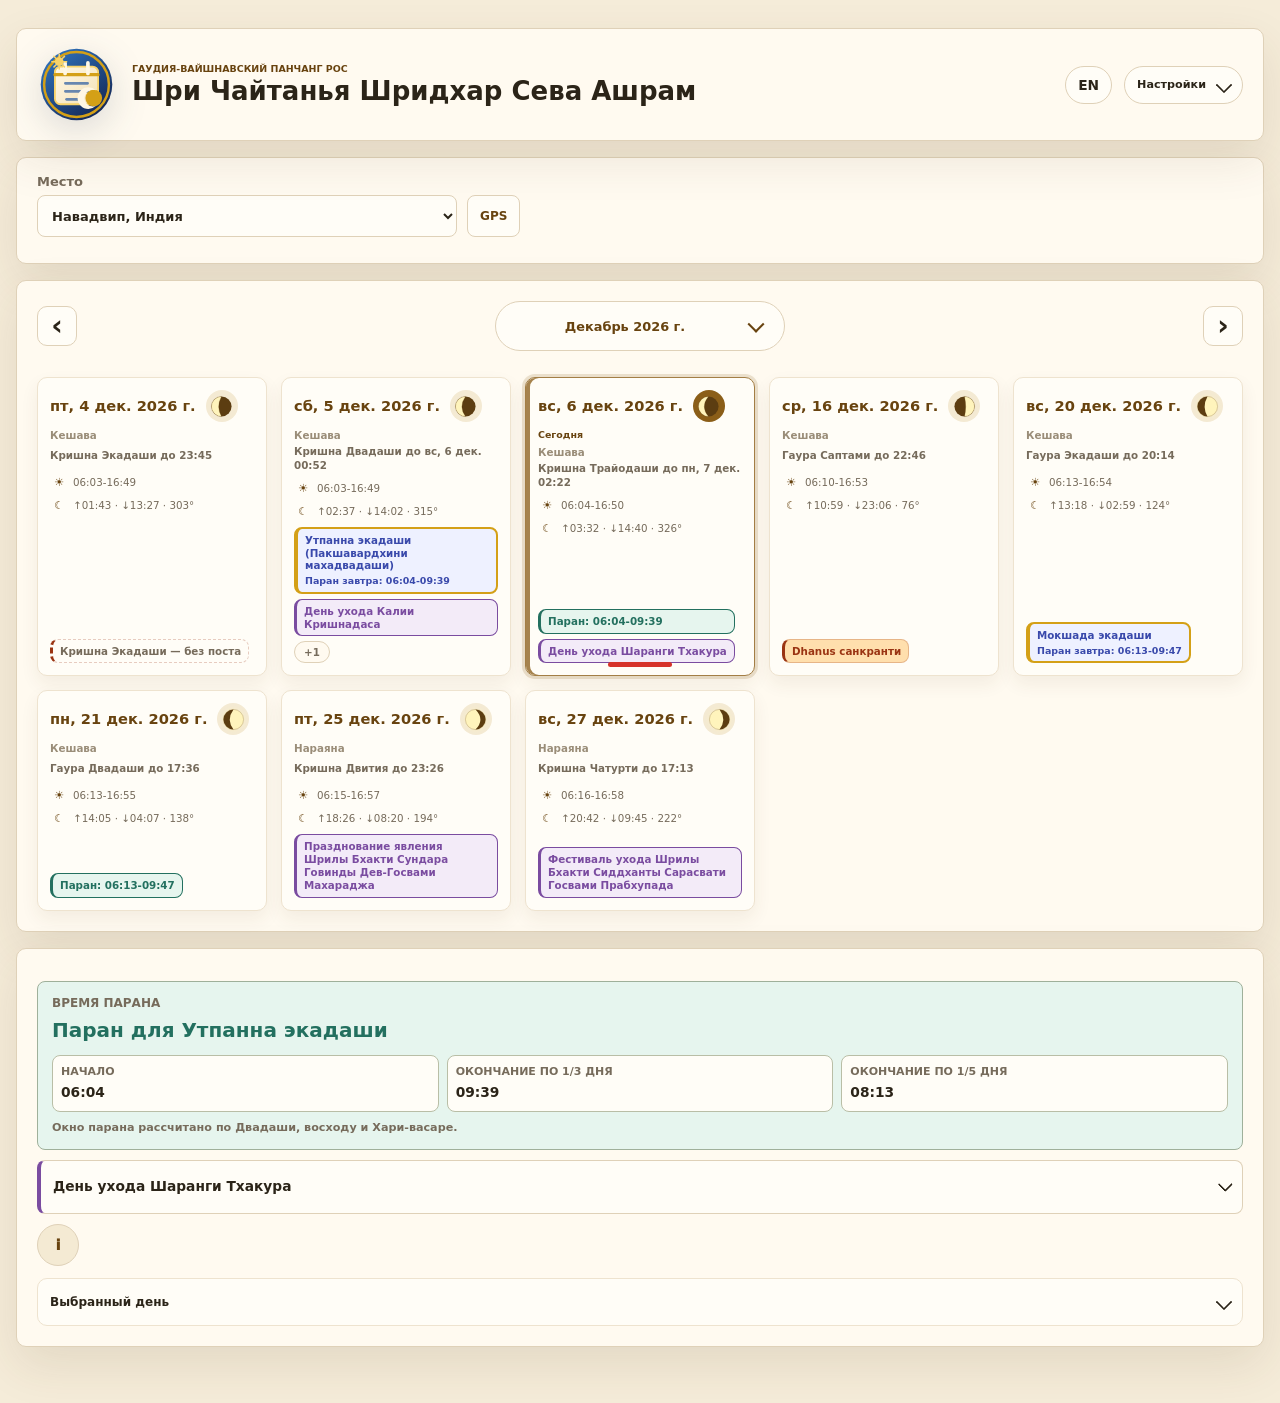
==== commit 28010e3e: "Use GPS coordinates for calendar calculations" ====
--- a/index.html
+++ b/index.html
@@ -6,7 +6,7 @@
     <title>Шри Чайтанья Шридхар Сева Ашрам</title>
     <link rel="icon" href="assets/vcalendar-logo.svg?v=20260725-1" type="image/svg+xml">
     <link rel="apple-touch-icon" href="assets/vcalendar-logo.svg?v=20260725-1">
-    <link rel="stylesheet" href="styles.css?v=20260711-1">
+    <link rel="stylesheet" href="styles.css?v=20260813-1">
   </head>
   <body>
     <main class="app-shell">
@@ -141,6 +141,8 @@
             <option value="nabadwip">Nabadwip, India</option>
           </select>
         </label>
+        <button id="gpsLocationButton" class="secondary-button gps-location-button" type="button" data-i18n="detectGps">Use GPS</button>
+        <span id="gpsLocationStatus" class="gps-location-status" aria-live="polite"></span>
       </section>
 
       <section class="calendar-wrap" tabindex="-1">
@@ -179,6 +181,6 @@
       </section>
     </main>
 
-    <script type="module" src="js/app.js?v=20260711-1"></script>
+    <script type="module" src="js/app.js?v=20260825-1"></script>
   </body>
 </html>
--- a/styles.css
+++ b/styles.css
@@ -146,7 +146,8 @@
 
 .location-panel {
   display: grid;
-  grid-template-columns: minmax(260px, 420px);
+  grid-template-columns: minmax(260px, 420px) max-content;
+  align-items: end;
   gap: 10px;
   margin-top: 16px;
   padding: 16px 20px;
@@ -154,6 +155,17 @@
 
 .location-panel .location-control {
   min-width: 0;
+}
+
+.gps-location-button {
+  white-space: nowrap;
+}
+
+.gps-location-status {
+  grid-column: 1 / -1;
+  color: var(--muted);
+  font-size: calc(13px * var(--font-scale));
+  font-weight: 750;
 }
 
 .brand-lockup {
@@ -2001,7 +2013,28 @@
   background: var(--panel);
   font-size: calc(15px * var(--font-scale));
   line-height: 1.55;
-  white-space: pre-wrap;
+}
+
+.full-description-body p {
+  margin: 0 0 12px;
+}
+
+.full-description-body p:last-child,
+.full-description-body ul:last-child {
+  margin-bottom: 0;
+}
+
+.full-description-body ul {
+  margin: 0 0 12px;
+  padding-left: 22px;
+}
+
+.full-description-body li {
+  margin: 4px 0;
+}
+
+.full-description-body strong {
+  font-weight: 850;
 }
 
 .event-detail-card.ekadashi {
@@ -2072,6 +2105,12 @@
   color: var(--accent);
   font-weight: 900;
   text-decoration: none;
+}
+
+.diagnostic-links {
+  display: flex;
+  flex-wrap: wrap;
+  gap: 6px 12px;
 }
 
 .diagnostic-link:hover,
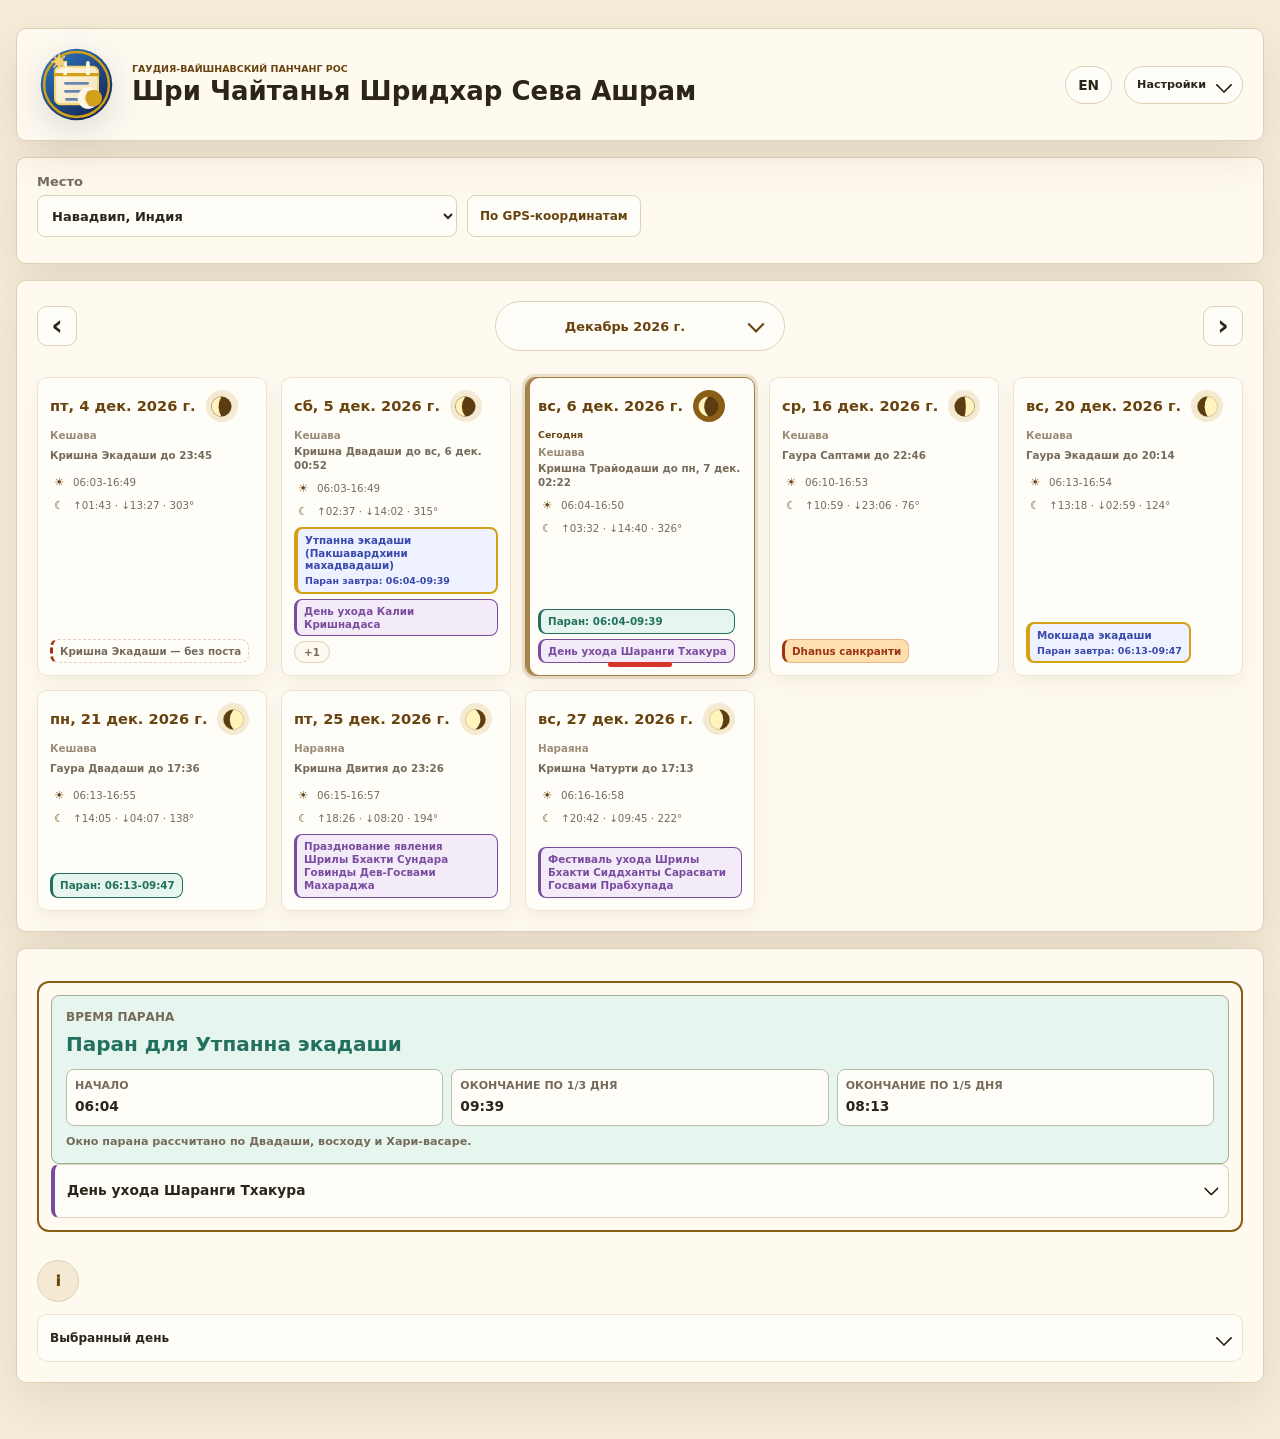
==== commit 141f6d79: "Show the selected day's events block first, highlighted with a border Move the events-for-this-day b" ====
--- a/index.html
+++ b/index.html
@@ -169,7 +169,6 @@
         <div id="calendarGrid" class="calendar-grid">
           <div class="calendar-loading" data-i18n="loading">Loading calendar...</div>
         </div>
-        <div id="masaNotice" class="masa-notice" hidden></div>
         <div class="month-nav bottom-nav">
           <button id="prevMonthBottom" class="nav-button" type="button">‹ <span data-i18n="previousMonth">Previous month</span></button>
           <button id="nextMonthBottom" class="nav-button" type="button"><span data-i18n="nextMonth">Next month</span> ›</button>
@@ -179,6 +178,8 @@
       <section class="details" tabindex="-1">
         <div id="dayDetails" class="details-body" data-i18n="selectDay">Select a day in the calendar.</div>
       </section>
+
+      <div id="masaNotice" class="masa-notice" hidden></div>
     </main>
 
     <script type="module" src="js/app.js?v=20260825-1"></script>
--- a/styles.css
+++ b/styles.css
@@ -1878,6 +1878,13 @@
   line-height: 1.25;
 }
 
+.selected-day-events-block {
+  border: 2px solid var(--accent);
+  border-radius: 12px;
+  padding: 12px;
+  margin-bottom: 18px;
+}
+
 .event-details-panel {
   display: grid;
   gap: 8px;
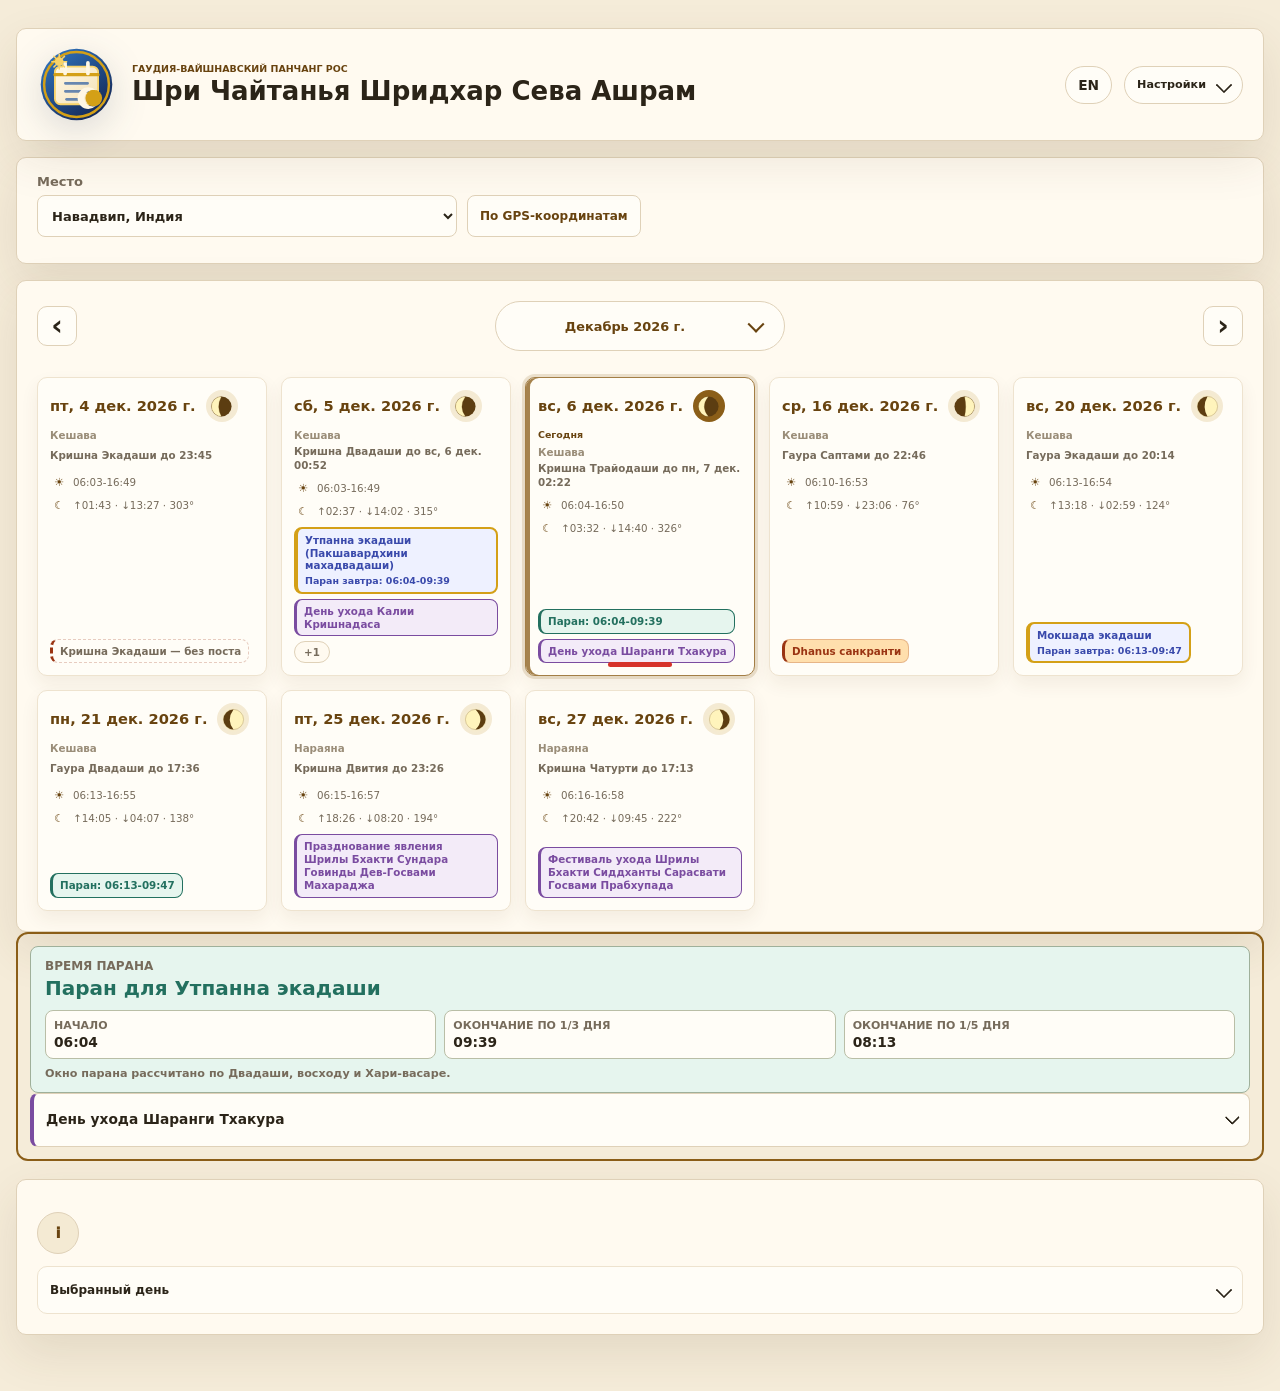
==== commit 8af75e64: "Move period notice block directly under the day's events, not the whole details panel Splits #dayDet" ====
--- a/index.html
+++ b/index.html
@@ -6,7 +6,7 @@
     <title>Шри Чайтанья Шридхар Сева Ашрам</title>
     <link rel="icon" href="assets/vcalendar-logo.svg?v=20260725-1" type="image/svg+xml">
     <link rel="apple-touch-icon" href="assets/vcalendar-logo.svg?v=20260725-1">
-    <link rel="stylesheet" href="styles.css?v=20260813-1">
+    <link rel="stylesheet" href="styles.css?v=20261119-2">
   </head>
   <body>
     <main class="app-shell">
@@ -175,13 +175,15 @@
         </div>
       </section>
 
-      <section class="details" tabindex="-1">
-        <div id="dayDetails" class="details-body" data-i18n="selectDay">Select a day in the calendar.</div>
-      </section>
+      <div id="dayEventsBlock" class="day-events-block" data-i18n="selectDay">Select a day in the calendar.</div>
 
       <div id="masaNotice" class="masa-notice" hidden></div>
+
+      <section class="details" tabindex="-1">
+        <div id="dayDetails" class="details-body"></div>
+      </section>
     </main>
 
-    <script type="module" src="js/app.js?v=20260825-1"></script>
+    <script type="module" src="js/app.js?v=20261119-2"></script>
   </body>
 </html>
